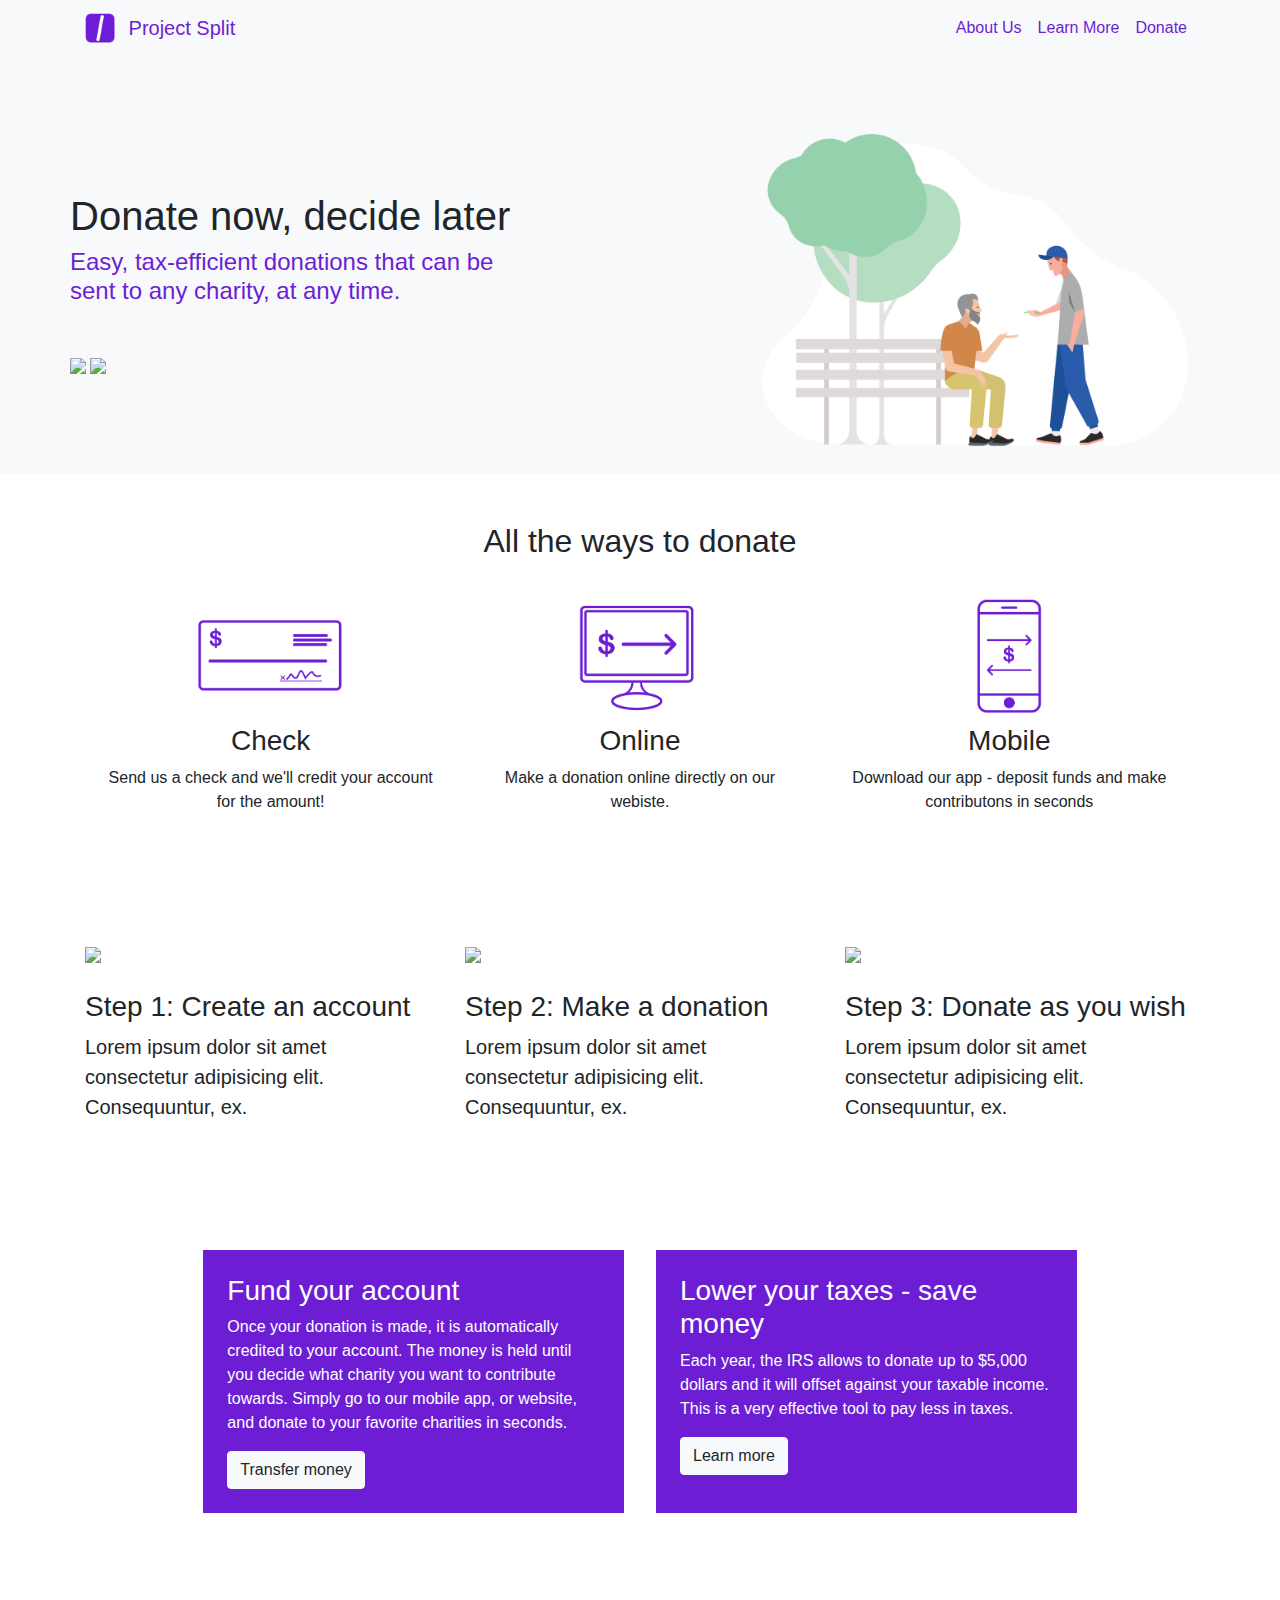
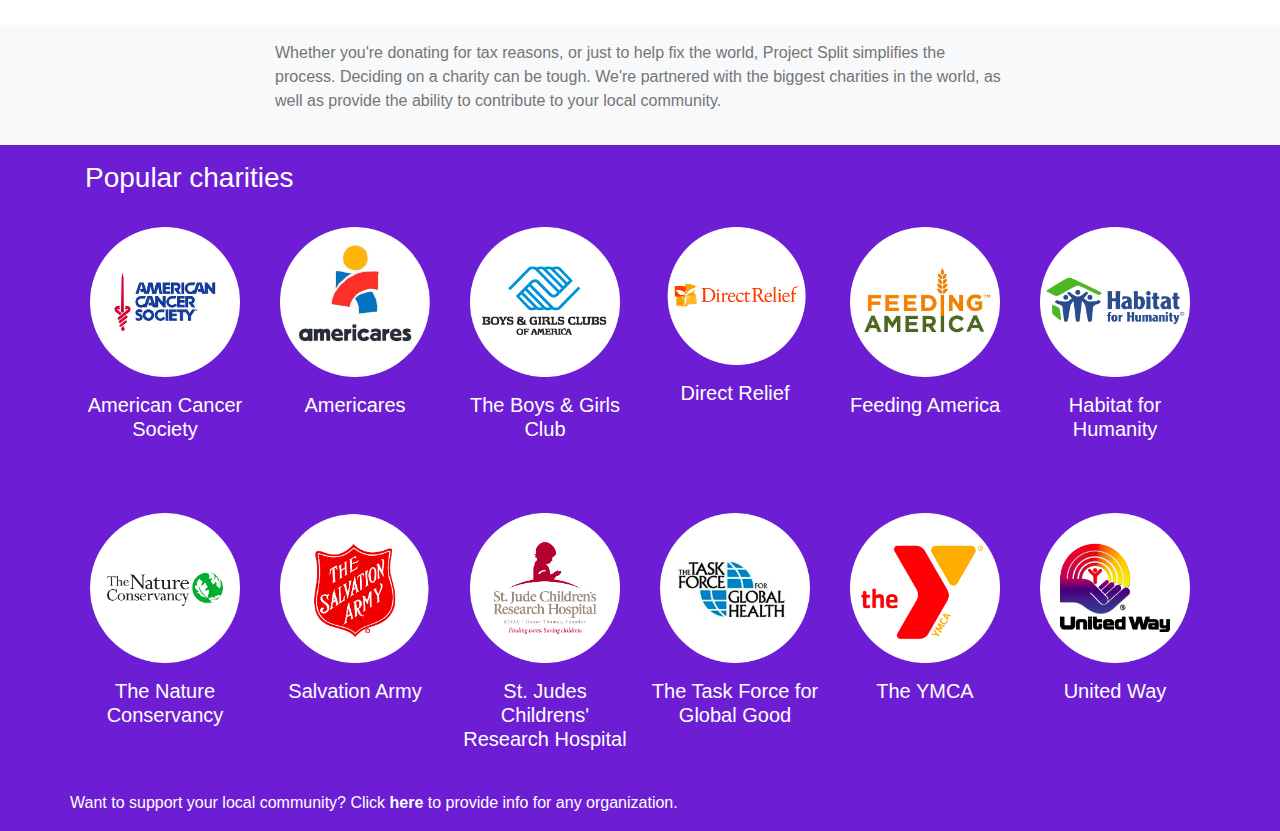
==== index.html @ 7e86c188 "initial files upload 2.10.20" ====
<!doctype html>
<html lang="en">
  <head>
    <!-- Required meta tags -->
    <meta charset="utf-8">
    <meta name="viewport" content="width=device-width, initial-scale=1, shrink-to-fit=no">

    <link href="https://fonts.googleapis.com/css?family=Alata|Poppins&display=swap" rel="stylesheet">

    <!--CSS Link-->    
    <link rel="stylesheet" type="text/css" href="styles/style.css">\
    <!-- Bootstrap CSS -->
    <link rel="stylesheet" href="https://stackpath.bootstrapcdn.com/bootstrap/4.4.1/css/bootstrap.min.css" integrity="sha384-Vkoo8x4CGsO3+Hhxv8T/Q5PaXtkKtu6ug5TOeNV6gBiFeWPGFN9MuhOf23Q9Ifjh" crossorigin="anonymous">
    <!-- Favicon -->
    <link rel="shortcut icon" href="images\IconPurp.png" type="image/x-icon">

    <title>Project Split</title>
  </head>
  <body>
    <section id="navBar">
        <nav id="mainNavbar" class="navbar navbar-light bg-light navbar-expand-md fixed-top">
            <div class="container">
                <!-- <a href="#" class="navbar-brand">split</a> -->
                <a class="navbar-brand" href="index.html">
                    <img src="images\IconPurp1.png" width="30" height="30" class="d-inline-block align-top mr-2" alt="Split Icon">
                    Project Split
                    </a>
                <button class="navbar-toggler" data-toggle="collapse" data-target="#navLinks" aria-label="Toggle button">
                    <span class="navbar-toggler-icon"></span>
                </button>
                <div class="collapse navbar-collapse justify-content-end" id="navLinks">
                    <ul class="navbar-nav">
                    <li class="navbar-item">
                        <a href="index.html" class="nav-link">About Us</a>
                    </li>
                    <li class="navbar-item">
                        <a href="taxfree.html" class="nav-link">Learn More</a>
                    </li>
                    <li class="navbar-item">
                        <a href="#" id="loginButton" class="nav-link" data-toggle="modal" data-target="#exampleModal">Donate</a>
                    </li>
                    </ul>
                </div>
            </div>    
        </nav>
    </section>
    
    <!-- Jumbotron -->
    <div class="pt-5" id="jumbotron">
        <div id="mainContainer" class="container px-0 pt-5">
            <div class="container">
                <div class="row">
                    <div class="col-md-7 align-items-center py-5">
                        <div id="helpUsSlider" class="row py-4">
                            <div class="col-8 d-flex px-0">
                                <div class="div">
                                    <h1 id='' class="">Donate now, decide later</h1>
                                    <h4 id='purp' class="">Easy, tax-efficient donations that can be sent to any charity, at any time.</h4>
                                </div>
                            </div>
                        </div>
                        <div class="row pb-5 pt-3 ">
                            <div id="" class="col-12 p-0">
                                <img class="img-fluid d-none d-sm-inline" width="175" height="auto" data-toggle="modal" data-target="#exampleModal" src="https://play.google.com/intl/en_us/badges/images/generic/en_badge_web_generic.png">
                                <img class="img-fluid d-none d-sm-inline" width="150" height="auto" data-toggle="modal" data-target="#exampleModal" src="https://upload.wikimedia.org/wikipedia/commons/thumb/3/3c/Download_on_the_App_Store_Badge.svg/1024px-Download_on_the_App_Store_Badge.svg.png">
                            </div>  
                        </div>
                    </div>
                    <div class="col-md-5">
                        <img class="img-fluid" width="auto" height="auto" src="images\donateImage.png">                    
                    </div>
                </div>
            </div>
        </div>
    </div>

    <section id="tBSection" class="py-5">
        <h2 id="" class="text-center">All the ways to donate</h2>
        <div class="container pb-5 pt-1">
            <div class="row px-3">
                <div class="col-md-4 text-center p-3">
                    <div id="textBox" class="">
                        <img src="images/iconOutlineCheck.png" class="img-fluid" width="200" height="150">
                        <h3>Check</h3>
                        <p class="px-1">Send us a check and we'll credit your account for the amount!</p>
                    </div>
                </div>
                <div class="col-md-4 text-center p-3">
                    <div id="textBox" class="">
                        <img src="images/ComputerOutline.png" class="img-fluid" width="200" height="150">
                        <h3>Online</h3>
                        <p class="px-1">Make a donation online directly on our webiste.</p>
                    </div>
                </div>
                <div class="col-md-4 text-center p-3">
                    <div id="textBox" class="">
                        <img src="images/iconOutlinePhone.png" class="img-fluid" width="200" height="150">
                        <h3>Mobile</h3>
                        <p class="px-1">Download our app - deposit funds and make contributons in seconds</p>
                    </div>
                </div>
            </div>
        </div>
        <!-- How it works -->
        <div class="container">
            <div class="row py-5">
                <div class="col-md-4">
                    <div class="">
                        <img src="https://images.unsplash.com/photo-1523464862212-d6631d073194?ixlib=rb-1.2.1&ixid=eyJhcHBfaWQiOjEyMDd9&auto=format&fit=crop&w=3300&q=80" class="img-fluid" width="auto" height="auto"> 
                        <h3 class="pt-4">Step 1: Create an account</h3>
                        <p class="lead">Lorem ipsum dolor sit amet consectetur adipisicing elit. Consequuntur, ex.</p>
                    </div>
                </div>
                <div class="col-md-4">
                    <div class="">
                        <img src="https://images.unsplash.com/photo-1532629345422-7515f3d16bb6?ixlib=rb-1.2.1&ixid=eyJhcHBfaWQiOjEyMDd9&auto=format&fit=crop&w=1950&q=80" class="img-fluid" width="auto" height="auto"> 
                        <h3 class="pt-4">Step 2: Make a donation</h3>
                        <p class="lead">Lorem ipsum dolor sit amet consectetur adipisicing elit. Consequuntur, ex.</p>
                    </div>
                </div>
                <div class="col-md-4">
                    <div class="">
                        <img src="https://images.unsplash.com/photo-1559027615-cd4628902d4a?ixlib=rb-1.2.1&ixid=eyJhcHBfaWQiOjEyMDd9&auto=format&fit=crop&w=1953&q=80" class="img-fluid" width="auto" height="auto"> 
                        <h3 class="pt-4">Step 3: Donate as you wish</h3>
                        <p class="lead">Lorem ipsum dolor sit amet consectetur adipisicing elit. Consequuntur, ex.</p>
                    </div>
                </div>
                <!-- <h2>Step 1: Create your account</h2>
                <h2>Step 2: Make your donation</h2>
                <h2>Step 1: Donate as you wish</h2> -->
            </div>
        </div>
        <!-- Purple Boxes -->
        <div class="row py-5 px-2">
            <div class="col-12">
                <div class="row d-flex justify-content-center px-3">
                    <div id="purpBox" class="col-md-4 px-2 py-2 m-3">
                        <div class="p-3" id="whiteText">
                            <h3 id="">Fund your account</h3>
                            <p class="">
                                Once your donation is made, it is automatically credited to your account. The money is held until you decide what charity you want to 
                                contribute towards. Simply go to our mobile app, or website, and donate to your favorite charities in seconds.
                            </p>
                            <button type="button" class="btn btn-light">Transfer money</button>
                        </div>
                    </div>
                    <div id="purpBox" class="col-md-4 px-2 py-2 m-3">
                        <div class="p-3" id="whiteText">
                            <h3 id="">Lower your taxes - save money</h3>
                            <p class="">
                                Each year, the IRS allows to donate up to $5,000 dollars and it will offset against your taxable income. This is a very effective tool to pay less in taxes. 
                            </p>
                            <button type="button" class="btn btn-light">Learn more</button>
                        </div>
                    </div>
                </div>
            </div>
        </div>
    </section>

    <section id="toMobileApp">
        <div class="container py-3">
            <div class="row">
                <div class="col-md-8 offset-2">
                    <p class="">
                        Whether you're donating for tax reasons, or just to help fix the world, Project Split simplifies the process. Deciding on a charity can be tough.
                        We're partnered with the biggest charities in the world, as well as provide the ability to contribute to your local community.
                    </p>
                </div>
            </div>
        </div>
    </section>
    
    <!-- <section id="headerSection">
            <div class="container">
                <div class="row">
                    <div class="col-md-4">
                        <h2>Easy Donations</h2>
                        <p class="lead">Lorem ipsum dolor, sit amet consectetur adipisicing elit. Distinctio numquam saepe quisquam cum at ea magni ipsam optio praesentium nisi!</p>
                    </div>
                    <div class="col-md-4">
                        <h2>Tax-Efficient</h2>
                        <p class="lead">Lorem ipsum dolor, sit amet consectetur adipisicing elit. Distinctio numquam saepe quisquam cum at ea magni ipsam optio praesentium nisi!</p>
                    </div>
                    <div class="col-md-4">
                        <h2>Donor Advised Funds</h2>
                        <p class="lead">Lorem ipsum dolor, sit amet consectetur adipisicing elit. Distinctio numquam saepe quisquam cum at ea magni ipsam optio praesentium nisi!</p>
                    </div>
                </div>
            </div>
      </section> -->

      <section id="ourCharities">
          <div class="container">
            <h3 class="text-white py-3">Popular charities</h3> 
            <!-- Row 2 of Charities -->
            <div class="row pb-4">
                <div class="col-md-2 text-center p-2">
                    <img src="images/charIcons/American Cancer Society.png" class="img-fluid" width="150" height="150">
                    <h5 class="pt-3">American Cancer Society</h5>
                </div>
                <div class="col-md-2 text-center p-2">
                    <img src="images/charIcons/Americares.png" class="img-fluid" width="150" height="150">
                    <h5 class="pt-3">Americares</h5>
                </div>
                <div class="col-md-2 text-center p-2">
                    <img src="images/charIcons/Boys & Girls Club.png" class="img-fluid" width="150" height="150">
                    <h5 class="pt-3">The Boys & Girls Club</h5>
                </div>
                <div class="col-md-2 text-center p-2">
                    <img src="images/charIcons/Direct Relief.png" class="img-fluid" width="150" height="150">
                    <h5 class="pt-3">Direct Relief</h5>
                </div>
                <div class="col-md-2 text-center p-2">
                    <img src="images/charIcons/Feeding America.png" class="img-fluid" width="150" height="150">
                    <h5 class="pt-3">Feeding America</h5>
                </div>
                <div class="col-md-2 text-center p-2">
                    <img src="images/charIcons/Habitat for Humanity.png" class="img-fluid" width="150" height="150">
                    <h5 class="pt-3">Habitat for Humanity</h5>
                </div>
            </div>
            <!-- Row 2 of Charities -->
            <div class="row py-4">
                <div class="col-md-2 text-center p-2">
                        <img src="images/charIcons/Nature Conservancy.png" class="img-fluid" width="150" height="150">
                        <h5 class="pt-3">The Nature Conservancy</h5>
                </div>
                <div class="col-md-2 text-center p-2">
                        <img src="images/charIcons/Salvation Army.png" class="img-fluid" width="150" height="150">
                        <h5 class="pt-3">Salvation Army</h5>
                </div>
                <div class="col-md-2 text-center p-2">
                        <img src="images/charIcons/St. Jude.png" class="img-fluid" width="150" height="150">
                        <h5 class="pt-3">St. Judes Childrens' Research Hospital</h5>
                </div>
                <div class="col-md-2 text-center p-2">
                        <img src="images/charIcons/Task Force Global Good.png" class="img-fluid" width="150" height="150">
                        <h5 class="pt-3">The Task Force for Global Good</h5>
                </div>
                <div class="col-md-2 text-center p-2">
                        <img src="images/charIcons/The YMCA.png" class="img-fluid" width="150" height="150">
                        <h5 class="pt-3">The YMCA</h5>
                </div>
                <div class="col-md-2 text-center p-2">
                        <img src="images/charIcons/United Way.png" class="img-fluid" width="150" height="150">
                        <h5 class="pt-3">United Way</h5>
                </div>
            </div>
            <!-- Write a check -->
            <div class="row">
                <p class="">Want to support your local community? Click <strong>here</strong> to provide info for any organization.</p>
            </div>
          </div>
      </section>

    <!-- Optional JavaScript -->
    <!-- jQuery first, then Popper.js, then Bootstrap JS -->
    <script src="https://code.jquery.com/jquery-3.4.1.slim.min.js" integrity="sha384-J6qa4849blE2+poT4WnyKhv5vZF5SrPo0iEjwBvKU7imGFAV0wwj1yYfoRSJoZ+n" crossorigin="anonymous"></script>
    <script src="https://cdn.jsdelivr.net/npm/popper.js@1.16.0/dist/umd/popper.min.js" integrity="sha384-Q6E9RHvbIyZFJoft+2mJbHaEWldlvI9IOYy5n3zV9zzTtmI3UksdQRVvoxMfooAo" crossorigin="anonymous"></script>
    <script src="https://stackpath.bootstrapcdn.com/bootstrap/4.4.1/js/bootstrap.min.js" integrity="sha384-wfSDF2E50Y2D1uUdj0O3uMBJnjuUD4Ih7YwaYd1iqfktj0Uod8GCExl3Og8ifwB6" crossorigin="anonymous"></script>
  </body>
</html>
---- styles/style.css ----
/* font-family: 'Poppins', sans-serif;
font-family: 'Alata', sans-serif; */
/* background-color: #f8f9fa; */

body {
    font-family: 'Alata', sans-serif;
    background-color: #757575;
}
#mainNavbar a {
    color: #6d1ed4;
}
#purp {
    color: #6d1ed4;
}
#purpBox {
    background-color: #6d1ed4;
}
#whiteText {
    color: white;
}
/* Jiumbotron */
#jumbotron {
    background-color: #f8f9fa;
}

/* Text Box Section */
#tBSection {
    background-color: #ffffff;
}
/* #textBox {
    background: white;
    border: #757575 1px solid;
    border-radius: 3px;
    color: #757575;
} */

/* Cell Paragraph */
#toMobileApp {
    background-color: #f8f9fa;
}
/* Our Charities */
#ourCharities {
    background-color: #6d1ed4;
    color: white;
}
/* Paragraph Boxes */
#toMobileApp {
    color: #757575;
}
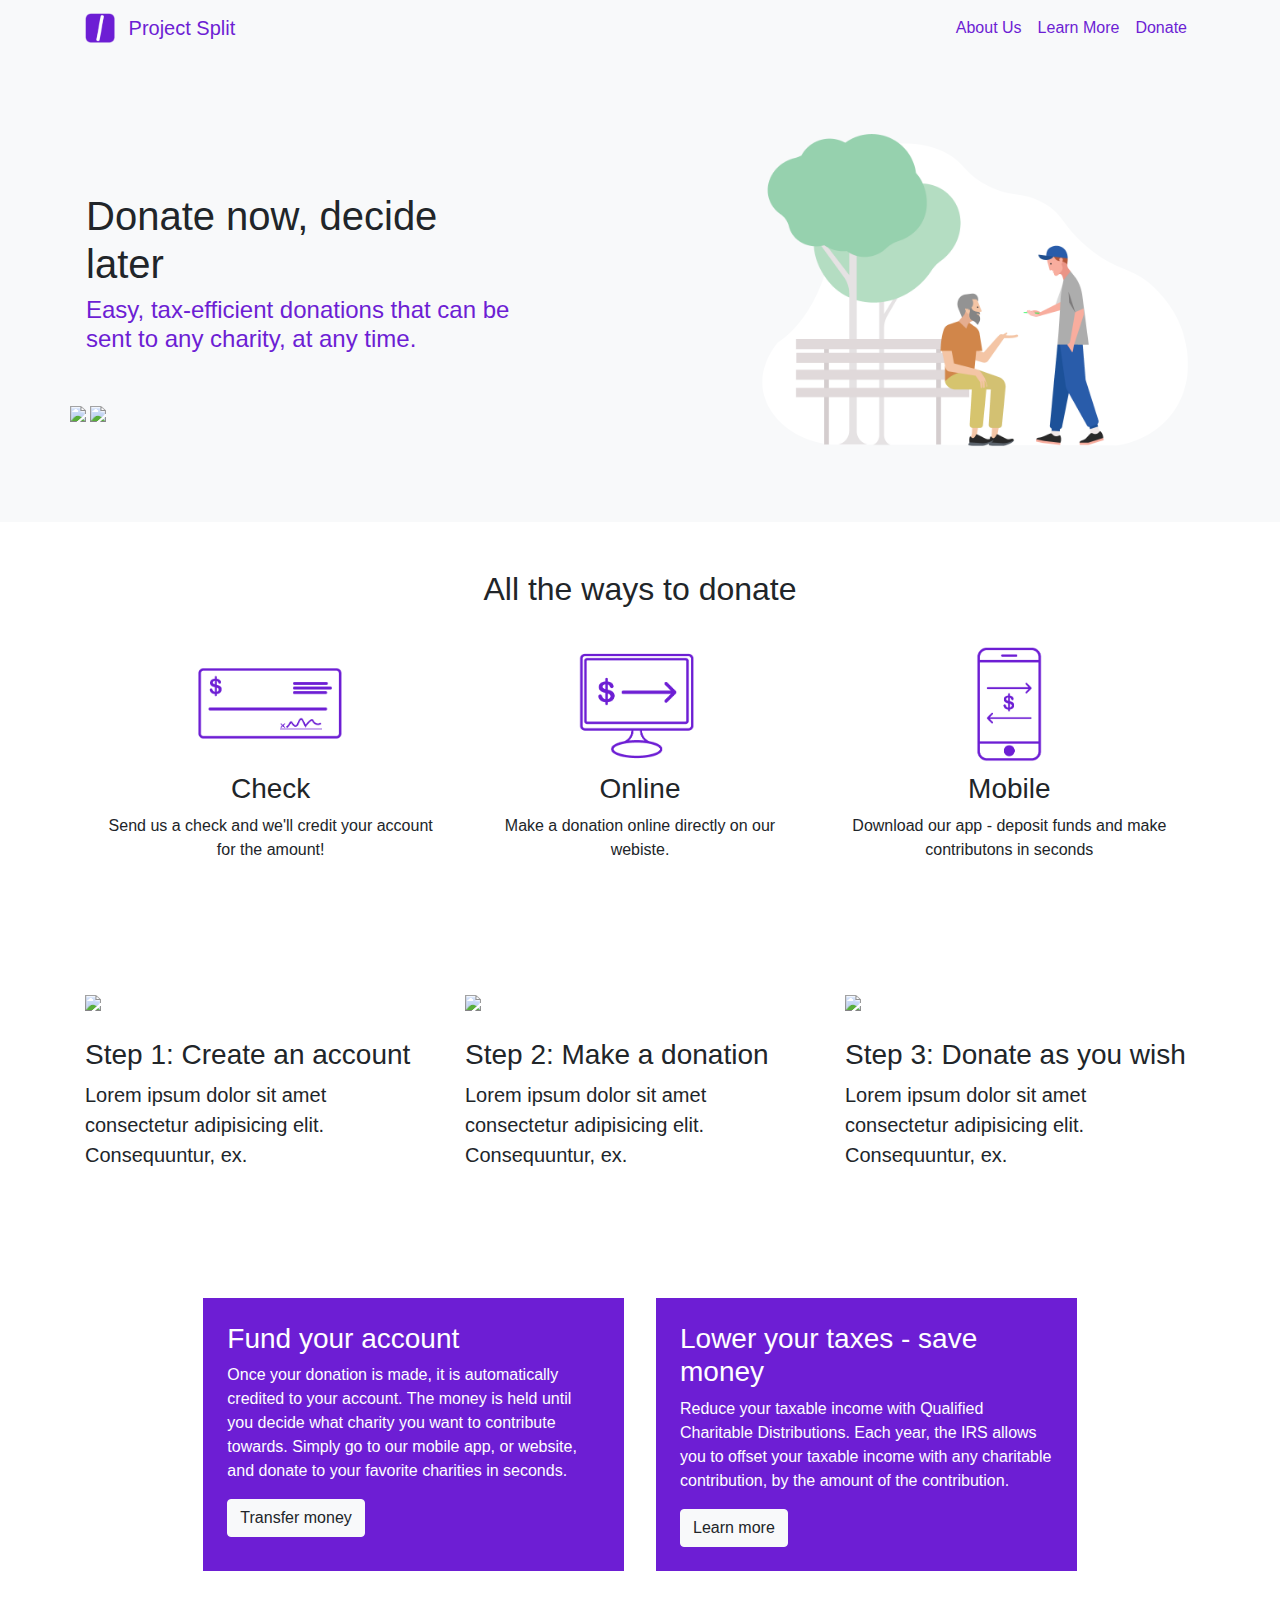
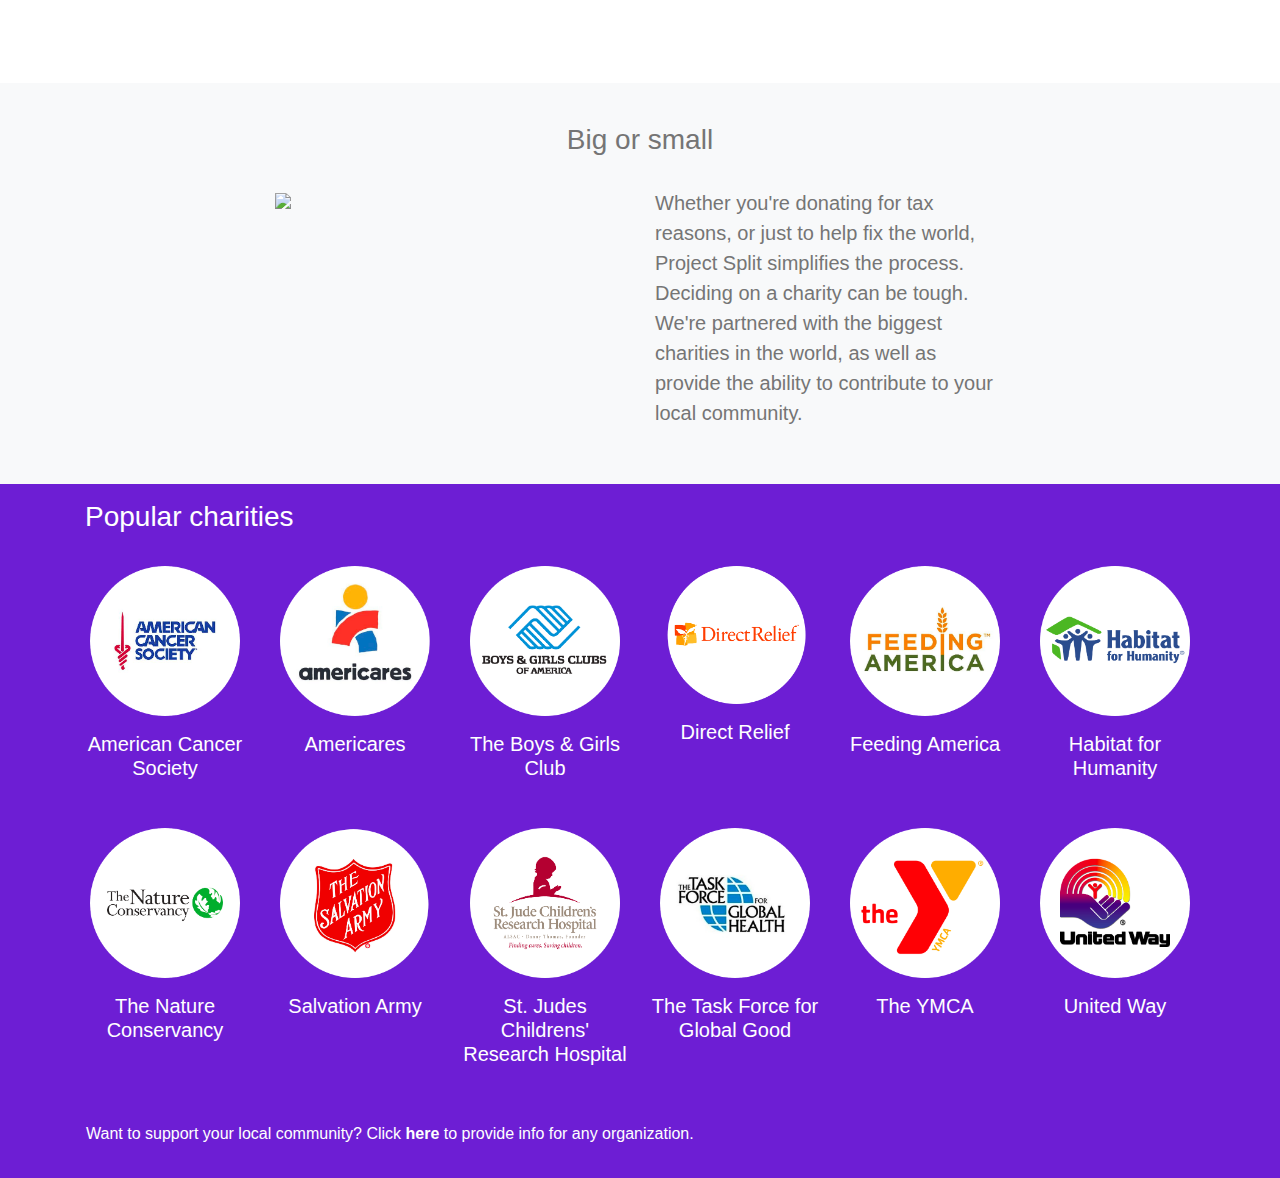
==== commit 6c5f9e66: "html updates" ====
--- a/index.html
+++ b/index.html
@@ -53,7 +53,7 @@
                     <div class="col-md-7 align-items-center py-5">
                         <div id="helpUsSlider" class="row py-4">
                             <div class="col-8 d-flex px-0">
-                                <div class="div">
+                                <div class="pl-3">
                                     <h1 id='' class="">Donate now, decide later</h1>
                                     <h4 id='purp' class="">Easy, tax-efficient donations that can be sent to any charity, at any time.</h4>
                                 </div>
@@ -66,7 +66,7 @@
                             </div>  
                         </div>
                     </div>
-                    <div class="col-md-5">
+                    <div class="col-md-5 d-none d-md-inline">
                         <img class="img-fluid" width="auto" height="auto" src="images\donateImage.png">                    
                     </div>
                 </div>
@@ -148,7 +148,7 @@
                         <div class="p-3" id="whiteText">
                             <h3 id="">Lower your taxes - save money</h3>
                             <p class="">
-                                Each year, the IRS allows to donate up to $5,000 dollars and it will offset against your taxable income. This is a very effective tool to pay less in taxes. 
+                                Reduce your taxable income with Qualified Charitable Distributions. Each year, the IRS allows you to offset your taxable income with any charitable contribution, by the amount of the contribution.  
                             </p>
                             <button type="button" class="btn btn-light">Learn more</button>
                         </div>
@@ -160,9 +160,13 @@
 
     <section id="toMobileApp">
         <div class="container py-3">
-            <div class="row">
-                <div class="col-md-8 offset-2">
-                    <p class="">
+            <h3 class="text-center pt-4">Big or small</h3>
+            <div class="row py-4">
+                <div class="col-md-4 offset-2">
+                        <img src="https://images.unsplash.com/photo-1566938042100-0a0d4f174269?ixlib=rb-1.2.1&ixid=eyJhcHBfaWQiOjEyMDd9&auto=format&fit=crop&w=1950&q=80" class="img-fluid" width="auto" height="auto"> 
+                </div>
+                <div class="col-md-4">
+                    <p class="lead">
                         Whether you're donating for tax reasons, or just to help fix the world, Project Split simplifies the process. Deciding on a charity can be tough.
                         We're partnered with the biggest charities in the world, as well as provide the ability to contribute to your local community.
                     </p>
@@ -221,7 +225,7 @@
                 </div>
             </div>
             <!-- Row 2 of Charities -->
-            <div class="row py-4">
+            <div class="row pb-4">
                 <div class="col-md-2 text-center p-2">
                         <img src="images/charIcons/Nature Conservancy.png" class="img-fluid" width="150" height="150">
                         <h5 class="pt-3">The Nature Conservancy</h5>
@@ -249,7 +253,7 @@
             </div>
             <!-- Write a check -->
             <div class="row">
-                <p class="">Want to support your local community? Click <strong>here</strong> to provide info for any organization.</p>
+                <p class="p-3">Want to support your local community? Click <strong>here</strong> to provide info for any organization.</p>
             </div>
           </div>
       </section>
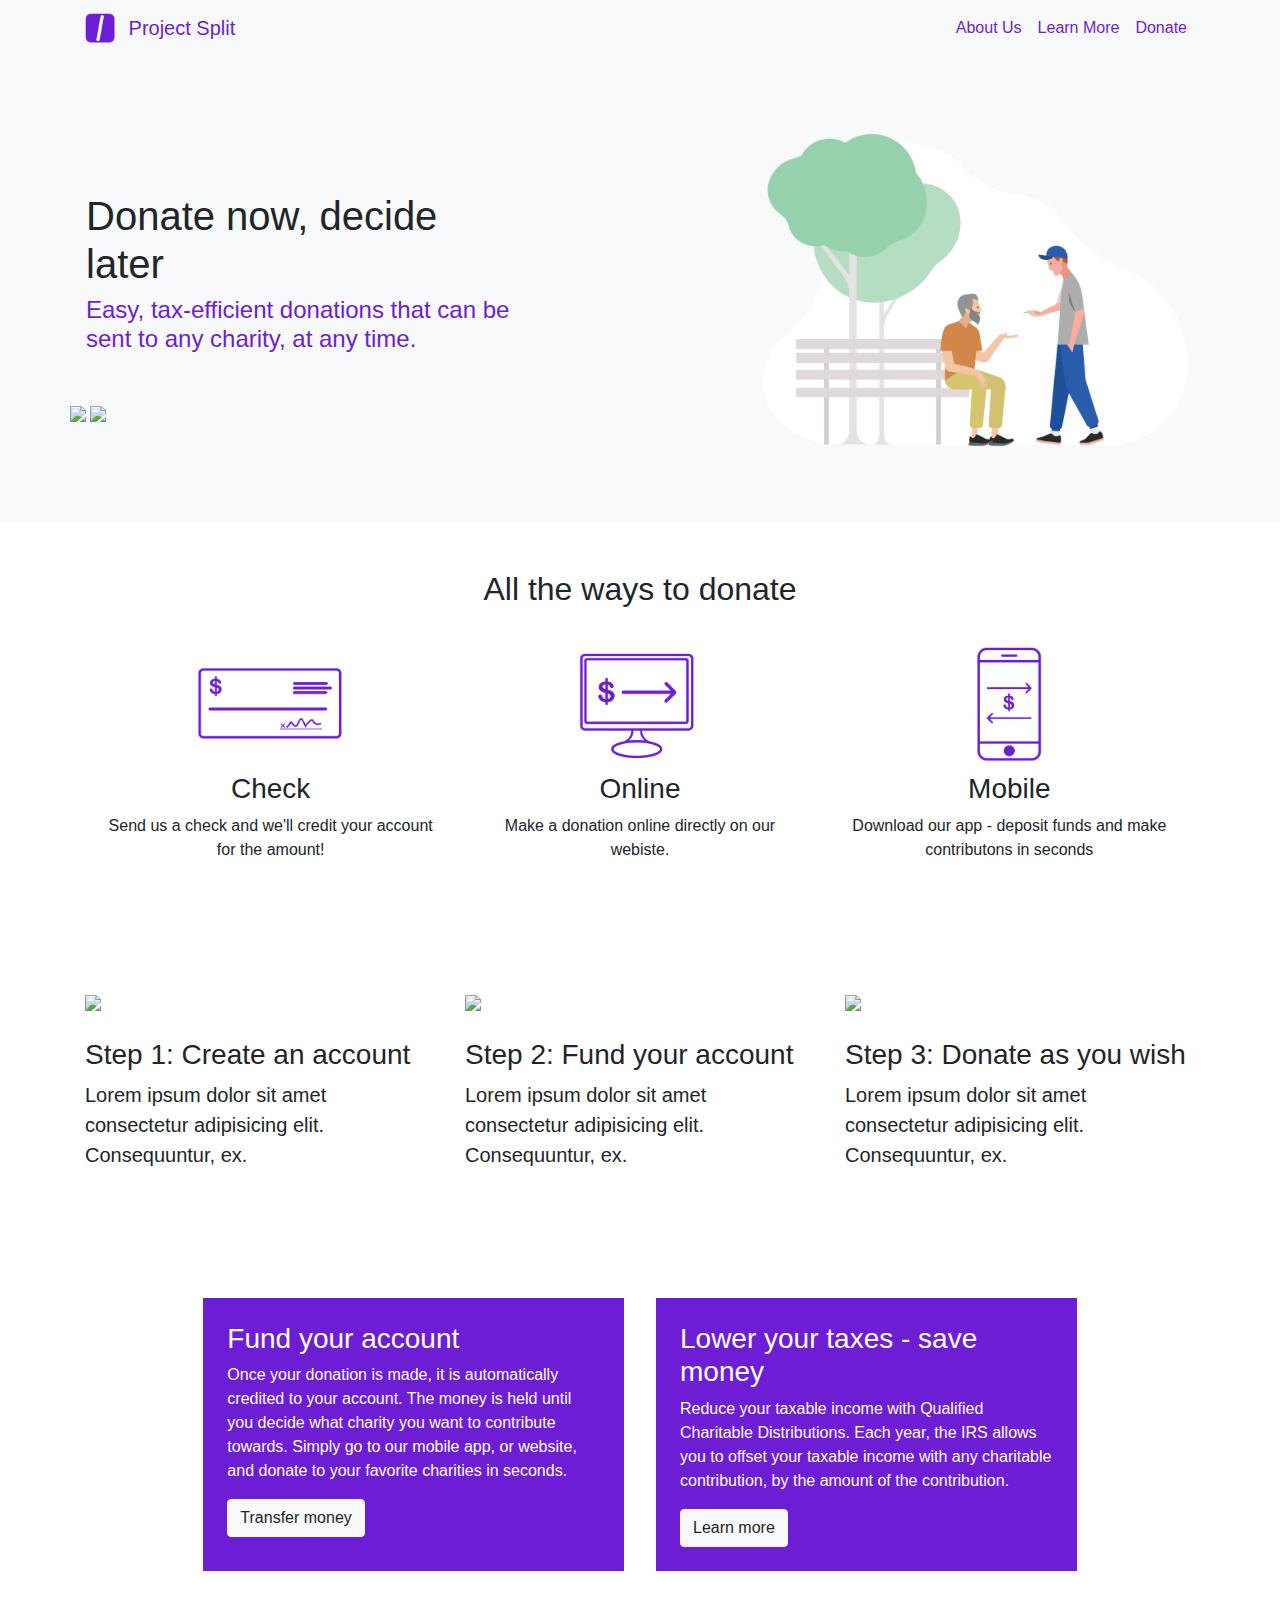
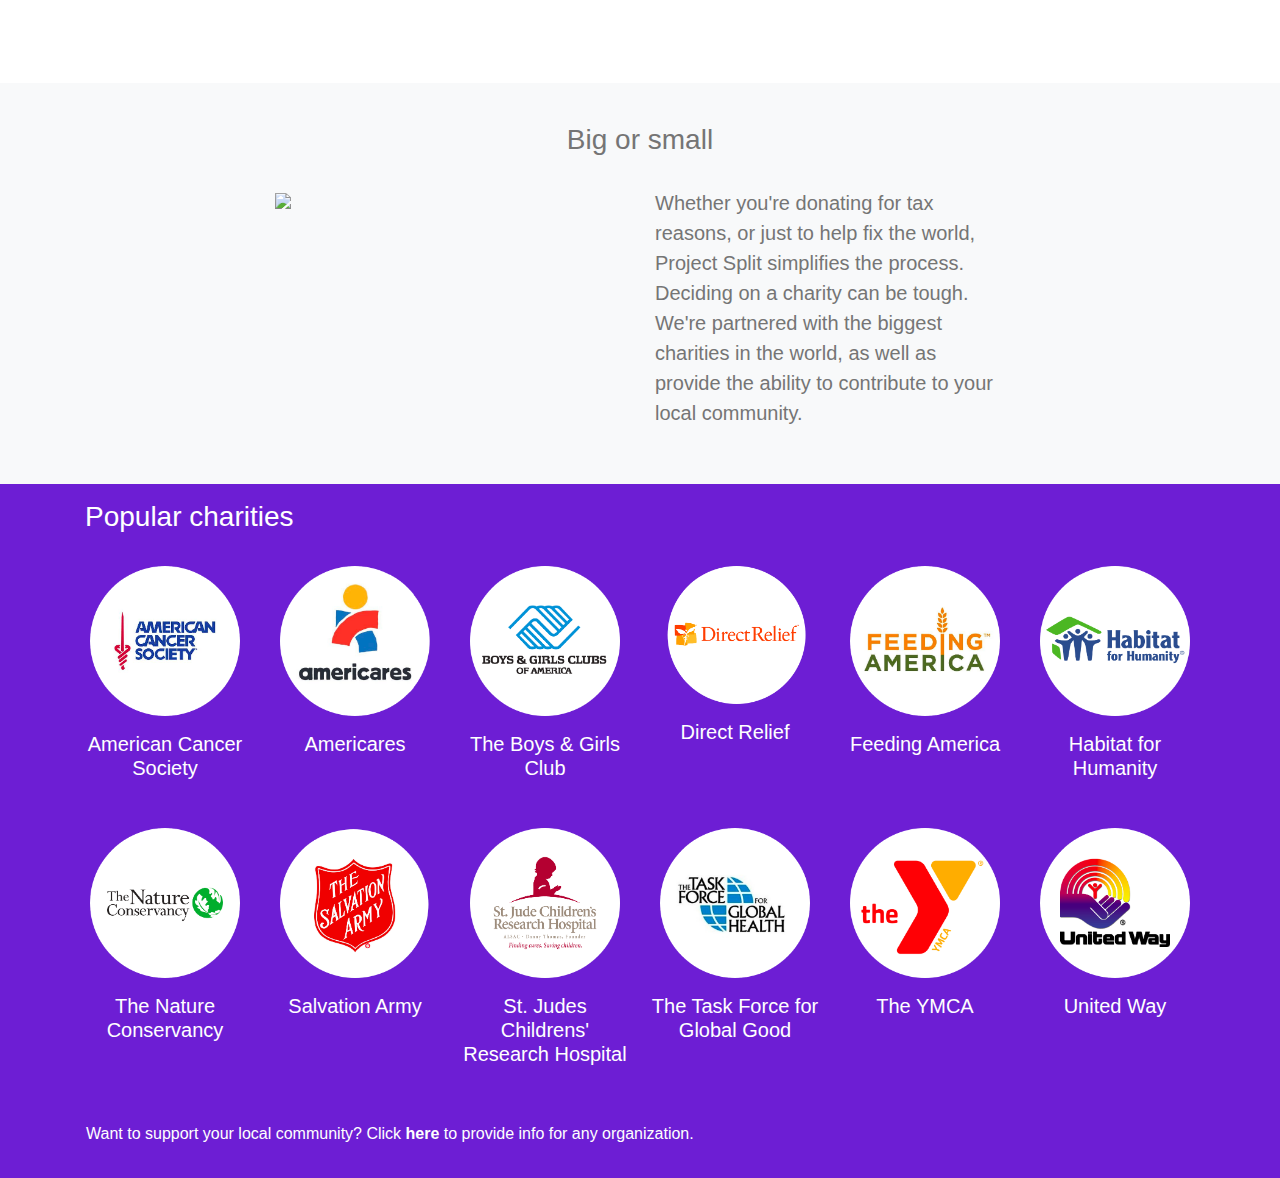
==== commit 081052bc: "index Step 2 updates" ====
--- a/index.html
+++ b/index.html
@@ -31,7 +31,7 @@
                 <div class="collapse navbar-collapse justify-content-end" id="navLinks">
                     <ul class="navbar-nav">
                     <li class="navbar-item">
-                        <a href="index.html" class="nav-link">About Us</a>
+                        <a href="about.html" class="nav-link">About Us</a>
                     </li>
                     <li class="navbar-item">
                         <a href="taxfree.html" class="nav-link">Learn More</a>
@@ -114,7 +114,7 @@
                 <div class="col-md-4">
                     <div class="">
                         <img src="https://images.unsplash.com/photo-1532629345422-7515f3d16bb6?ixlib=rb-1.2.1&ixid=eyJhcHBfaWQiOjEyMDd9&auto=format&fit=crop&w=1950&q=80" class="img-fluid" width="auto" height="auto"> 
-                        <h3 class="pt-4">Step 2: Make a donation</h3>
+                        <h3 class="pt-4">Step 2: Fund your account</h3>
                         <p class="lead">Lorem ipsum dolor sit amet consectetur adipisicing elit. Consequuntur, ex.</p>
                     </div>
                 </div>
--- a/styles/style.css
+++ b/styles/style.css
@@ -46,4 +46,38 @@
 /* Paragraph Boxes */
 #toMobileApp {
     color: #757575;
-}+}
+/* Footer Section */
+#footerSection {
+    background-color: #757575;
+}
+ul a {
+    color: #f8f9fa;
+}
+#copyright {
+    color: #f8f9fa
+}
+
+/*About HTML Doc*/
+#showcaseAbout {
+    background: url('https://images.unsplash.com/photo-1488521787991-ed7bbaae773c?ixlib=rb-1.2.1&ixid=eyJhcHBfaWQiOjEyMDd9&auto=format&fit=crop&w=1950&q=80') center center / cover no-repeat;
+    min-height: 400px;
+    position: relative;
+    z-index: 1;
+}
+#showcaseAbout1 {
+    background: url('https://images.unsplash.com/photo-1567427017947-545c5f8d16ad?ixlib=rb-1.2.1&ixid=eyJhcHBfaWQiOjEyMDd9&auto=format&fit=crop&w=1895&q=80') center center / cover no-repeat;
+    min-height: 400px;
+    position: relative;
+    z-index: 1;
+}
+/* #overlayAbout {
+    background: rgba(0, 0, 0, 0.5);
+    position: absolute;
+    top: 0;
+    left: 0;
+    width: 100%;
+    height: 100%;
+    z-index: 1;
+} */
+
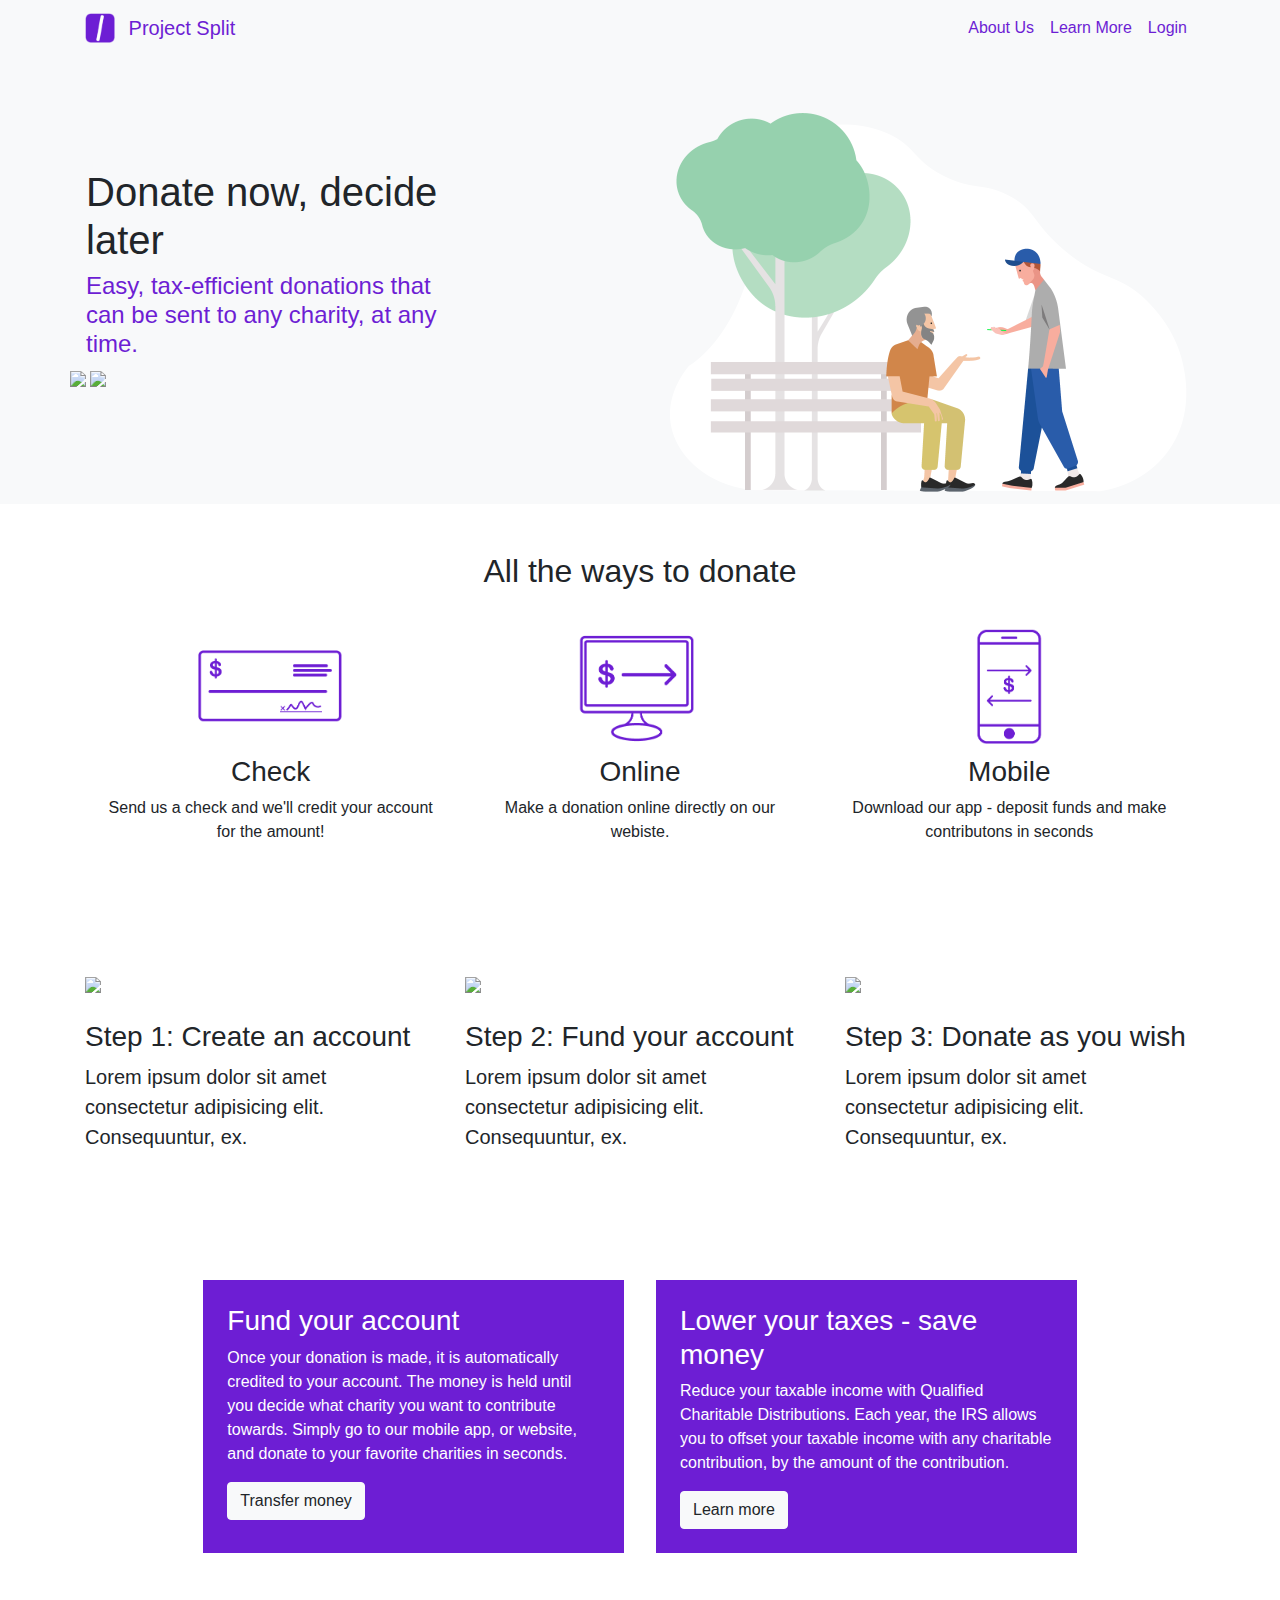
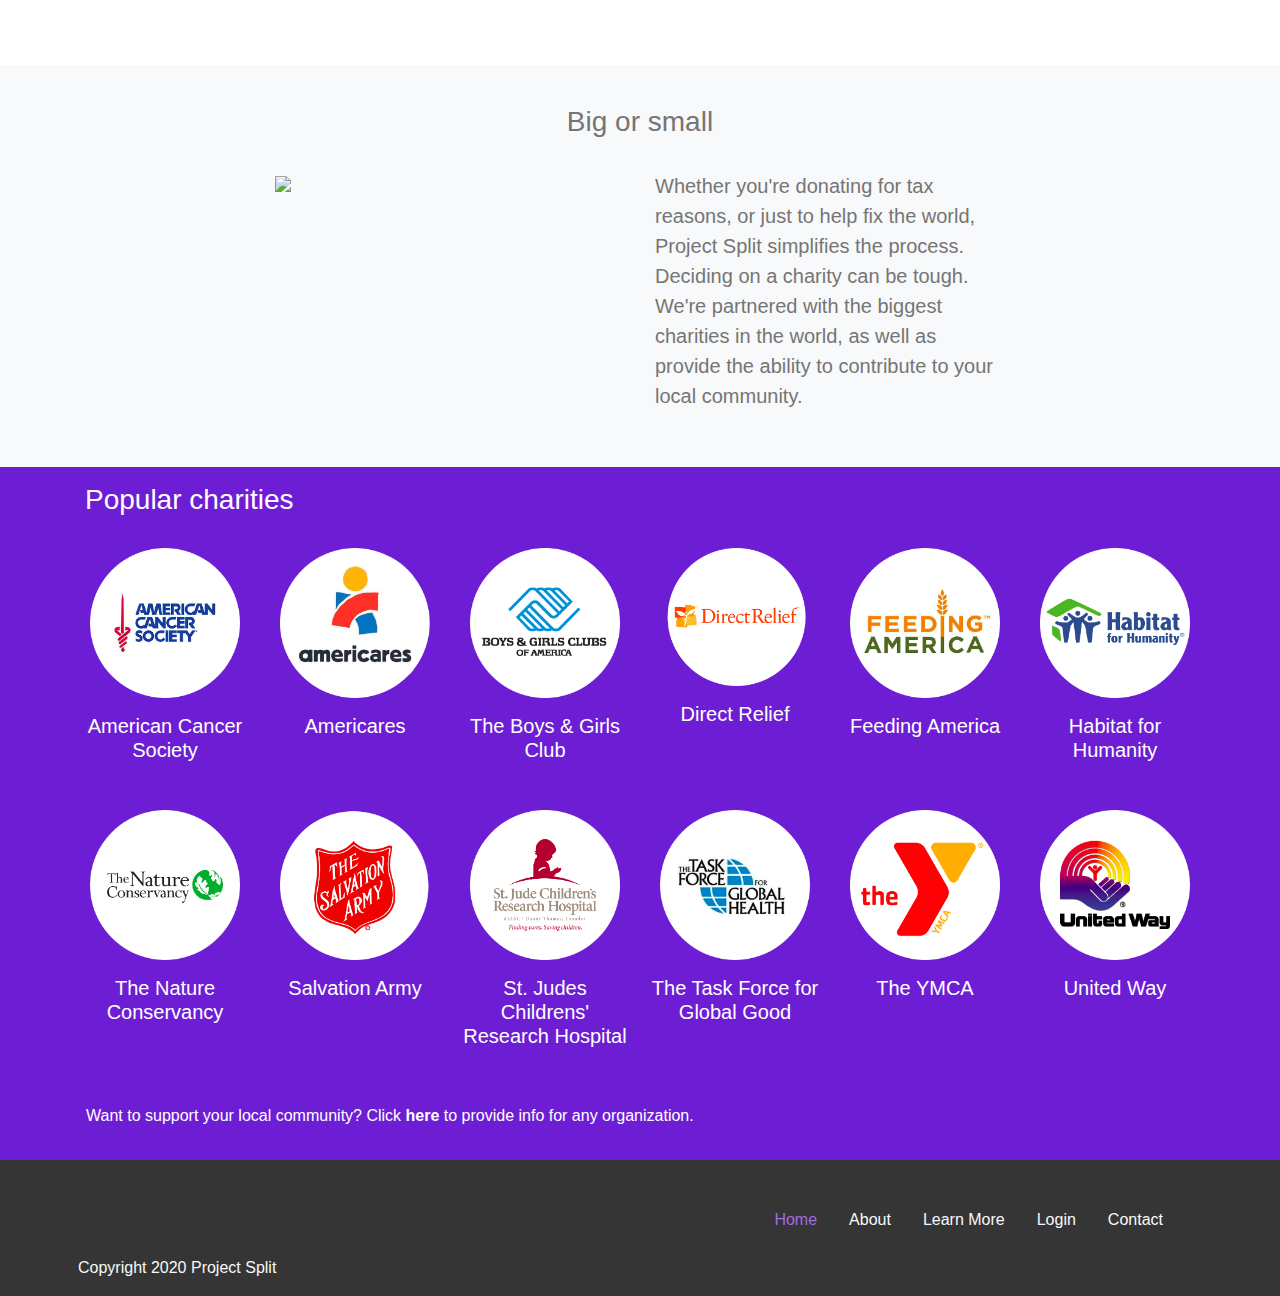
==== commit 4f0394d6: "Final Edit + Login & Contact Page created" ====
--- a/index.html
+++ b/index.html
@@ -8,11 +8,11 @@
     <link href="https://fonts.googleapis.com/css?family=Alata|Poppins&display=swap" rel="stylesheet">
 
     <!--CSS Link-->    
-    <link rel="stylesheet" type="text/css" href="styles/style.css">\
+    <link rel="stylesheet" type="text/css" href="styles/style.css">
     <!-- Bootstrap CSS -->
     <link rel="stylesheet" href="https://stackpath.bootstrapcdn.com/bootstrap/4.4.1/css/bootstrap.min.css" integrity="sha384-Vkoo8x4CGsO3+Hhxv8T/Q5PaXtkKtu6ug5TOeNV6gBiFeWPGFN9MuhOf23Q9Ifjh" crossorigin="anonymous">
     <!-- Favicon -->
-    <link rel="shortcut icon" href="images\IconPurp.png" type="image/x-icon">
+    <link rel="shortcut icon" href="images/IconPurp1.png" type="image/x-icon">
 
     <title>Project Split</title>
   </head>
@@ -37,7 +37,7 @@
                         <a href="taxfree.html" class="nav-link">Learn More</a>
                     </li>
                     <li class="navbar-item">
-                        <a href="#" id="loginButton" class="nav-link" data-toggle="modal" data-target="#exampleModal">Donate</a>
+                        <a href="login.html" id="loginButton" class="nav-link">Login</a>
                     </li>
                     </ul>
                 </div>
@@ -50,8 +50,8 @@
         <div id="mainContainer" class="container px-0 pt-5">
             <div class="container">
                 <div class="row">
-                    <div class="col-md-7 align-items-center py-5">
-                        <div id="helpUsSlider" class="row py-4">
+                    <div class="col-md-6 align-items-center py-5">
+                        <div id="helpUsSlider" class="row pt-4">
                             <div class="col-8 d-flex px-0">
                                 <div class="pl-3">
                                     <h1 id='' class="">Donate now, decide later</h1>
@@ -59,14 +59,14 @@
                                 </div>
                             </div>
                         </div>
-                        <div class="row pb-5 pt-3 ">
+                        <div class="row pb-5 pt-0 ">
                             <div id="" class="col-12 p-0">
                                 <img class="img-fluid d-none d-sm-inline" width="175" height="auto" data-toggle="modal" data-target="#exampleModal" src="https://play.google.com/intl/en_us/badges/images/generic/en_badge_web_generic.png">
                                 <img class="img-fluid d-none d-sm-inline" width="150" height="auto" data-toggle="modal" data-target="#exampleModal" src="https://upload.wikimedia.org/wikipedia/commons/thumb/3/3c/Download_on_the_App_Store_Badge.svg/1024px-Download_on_the_App_Store_Badge.svg.png">
                             </div>  
                         </div>
                     </div>
-                    <div class="col-md-5 d-none d-md-inline">
+                    <div class="col-md-6 d-none d-md-inline">
                         <img class="img-fluid" width="auto" height="auto" src="images\donateImage.png">                    
                     </div>
                 </div>
@@ -258,6 +258,39 @@
           </div>
       </section>
 
+    <!-- Footer -->
+    <div class="mb-0" id="footerSection">
+            <div class="container pt-4">
+                <ul class="nav text-center justify-content-end flex-column flex-sm-row p-3">
+                    <li class="nav-item">
+                        <a class="nav-link d-flex active" href="index.html">Home</a>
+                    </li>
+                    <li class="nav-item">
+                        <a class="nav-link d-flex" href="about.html">About</a>
+                    </li>
+                    <li class="nav-item">
+                        <a class="nav-link d-flex" href="taxfree.html">Learn More</a>
+                    </li>
+                    <li class="nav-item">
+                        <a class="nav-link d-flex" href="login.html">Login</a>
+                    </li>
+                    <li class="nav-item">
+                        <a class="nav-link d-flex" href="contact.html">Contact</a>
+                    </li>
+                    <!-- <li class="nav-item">
+                        <a class="nav-link d-flex" href="#" data-toggle="modal" data-target="#bookingModal">Modal</a>
+                    </li> -->
+                </ul>
+                <div id="copyright" class="row pl-2 text-center">
+                  <p>Copyright 2020 Project Split</p>
+                </div>
+                <!-- <div id="copyright" class="row pb-3 pt-1">
+                    <div class="d-none col-md-3 d-md-flex align-items-center">Potomac Way</div>
+                    <div class="col-md-5 offset-md-4 d-flex align-items-center">Copyright 2010 Potomac Way LLC. All rights reserved.</div>
+                </div> -->
+            </div>
+        </div>
+
     <!-- Optional JavaScript -->
     <!-- jQuery first, then Popper.js, then Bootstrap JS -->
     <script src="https://code.jquery.com/jquery-3.4.1.slim.min.js" integrity="sha384-J6qa4849blE2+poT4WnyKhv5vZF5SrPo0iEjwBvKU7imGFAV0wwj1yYfoRSJoZ+n" crossorigin="anonymous"></script>
--- a/styles/style.css
+++ b/styles/style.css
@@ -2,6 +2,7 @@
 font-family: 'Alata', sans-serif; */
 /* background-color: #f8f9fa; */
 
+/* Generic Website Styling */
 body {
     font-family: 'Alata', sans-serif;
     background-color: #757575;
@@ -17,6 +18,19 @@
 }
 #whiteText {
     color: white;
+}
+#button {
+    background-color: #6d1ed4;
+    border-color: #6d1ed4;
+}
+#button:hover {
+    color: #6d1ed4;
+    background-color: #ffffff;
+    border-color: #6d1ed4;
+}
+hr {
+    color: #6d1ed4;
+    border-color: #6d1ed4;
 }
 /* Jiumbotron */
 #jumbotron {
@@ -49,10 +63,16 @@
 }
 /* Footer Section */
 #footerSection {
-    background-color: #757575;
+    background-color: #353535;
 }
 ul a {
     color: #f8f9fa;
+}
+ul a:hover {
+    color: #d4d4d4;
+}
+ul .active {
+    color: #a06de2;
 }
 #copyright {
     color: #f8f9fa
@@ -81,3 +101,11 @@
     z-index: 1;
 } */
 
+/* Login Section */
+#loginSection {
+    background-color: #f8f9fa;
+}
+#loginDiv {
+    background-color: #ffffff;
+    border-radius: 10px;
+}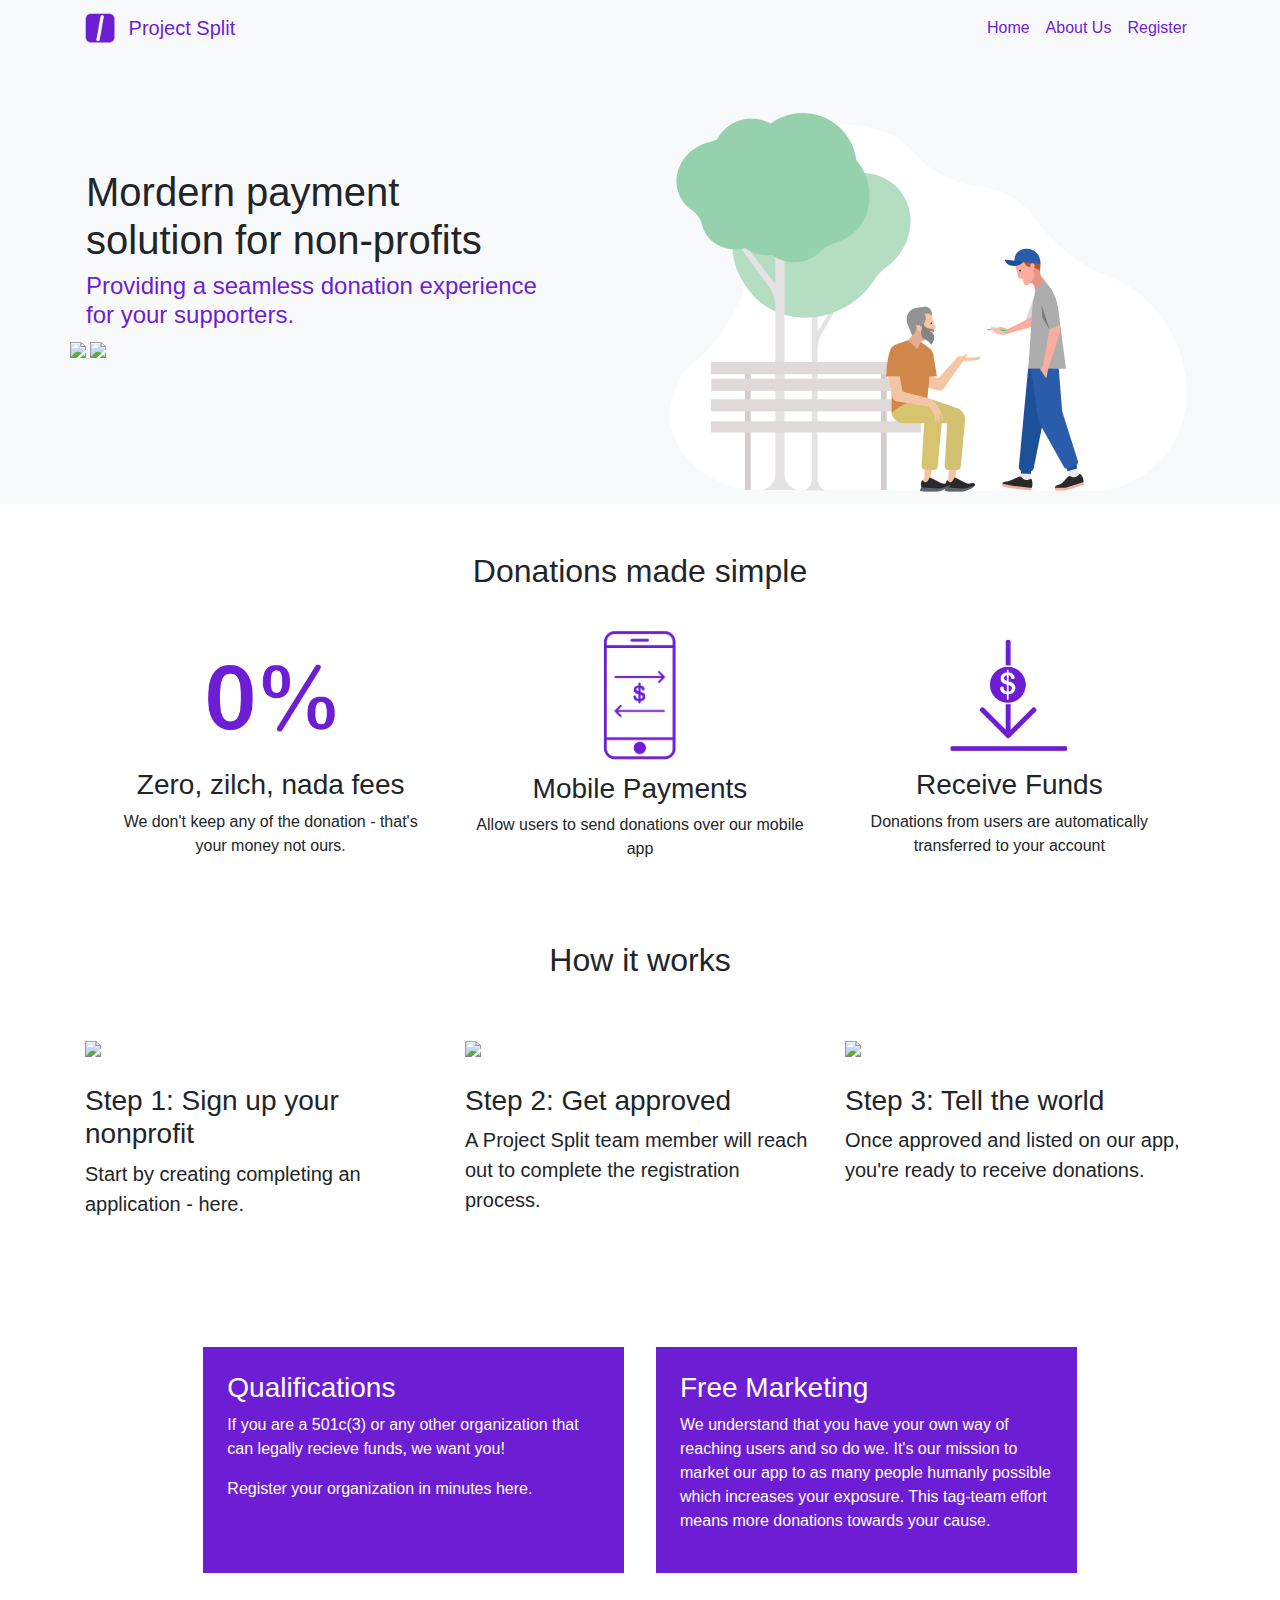
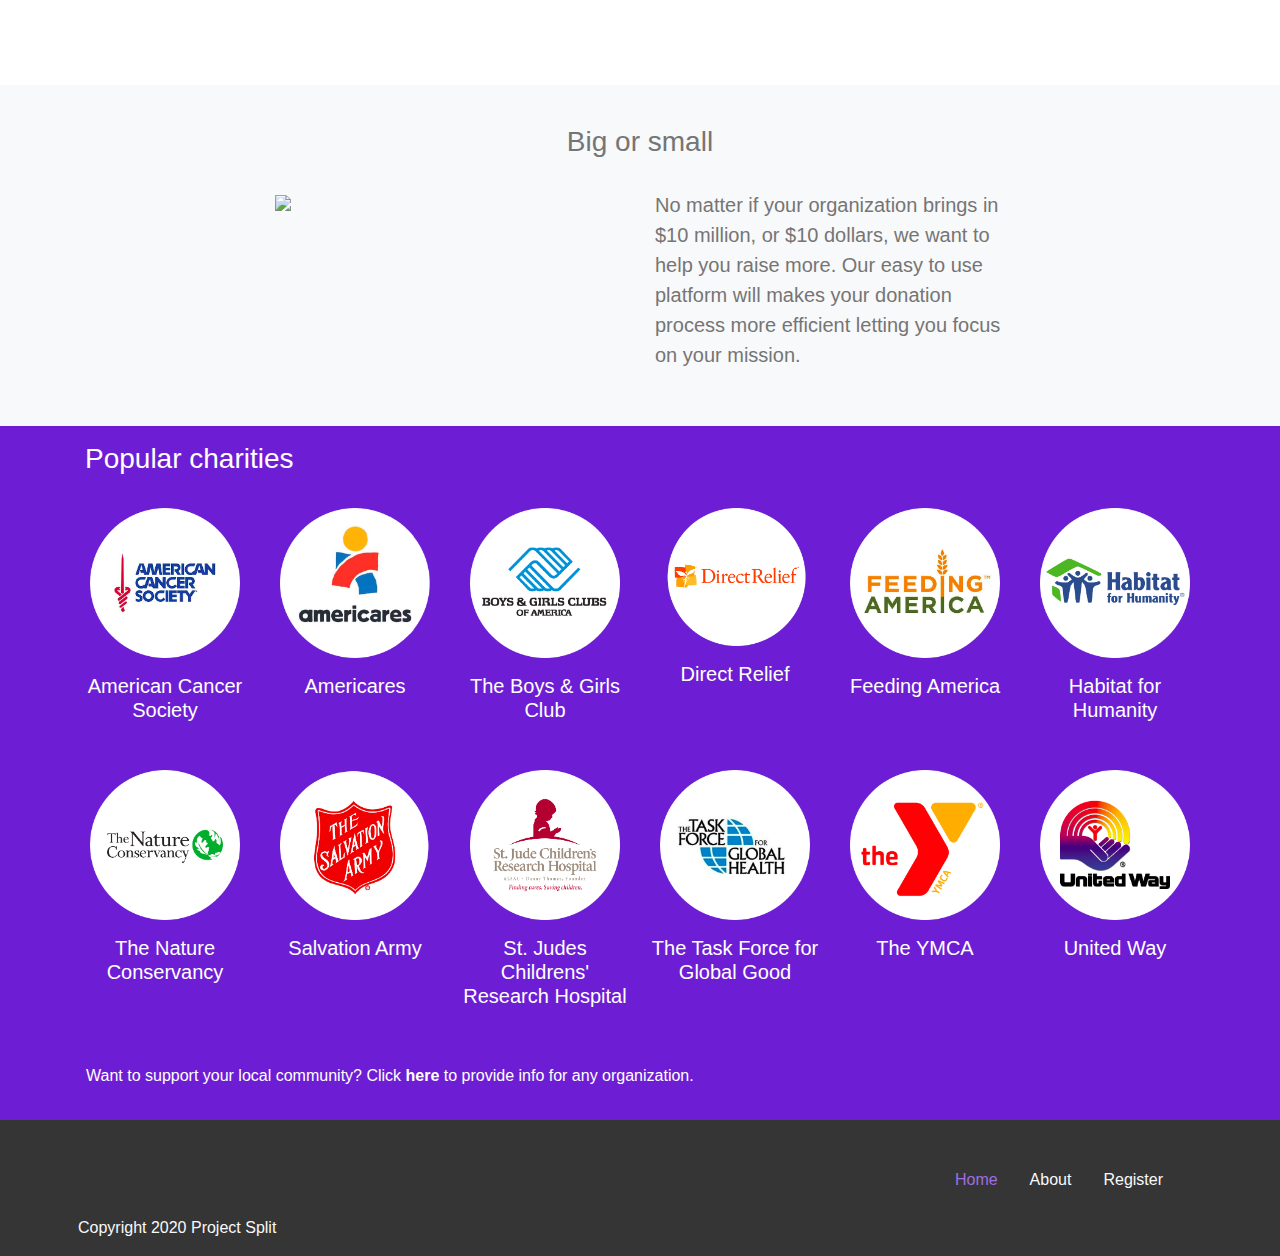
==== commit e28fe161: "simplified site deploy" ====
--- a/index.html
+++ b/index.html
@@ -30,15 +30,15 @@
                 </button>
                 <div class="collapse navbar-collapse justify-content-end" id="navLinks">
                     <ul class="navbar-nav">
-                    <li class="navbar-item">
-                        <a href="about.html" class="nav-link">About Us</a>
-                    </li>
-                    <li class="navbar-item">
-                        <a href="taxfree.html" class="nav-link">Learn More</a>
-                    </li>
-                    <li class="navbar-item">
-                        <a href="login.html" id="loginButton" class="nav-link">Login</a>
-                    </li>
+                        <li class="navbar-item">
+                            <a href="index.html" class="nav-link">Home</a>
+                        </li>
+                        <li class="navbar-item">
+                            <a href="about.html" class="nav-link">About Us</a>
+                        </li>
+                        <li class="navbar-item">
+                            <a href="contact.html" class="nav-link">Register</a>
+                        </li>
                     </ul>
                 </div>
             </div>    
@@ -52,10 +52,10 @@
                 <div class="row">
                     <div class="col-md-6 align-items-center py-5">
                         <div id="helpUsSlider" class="row pt-4">
-                            <div class="col-8 d-flex px-0">
+                            <div class="col-10 d-flex px-0">
                                 <div class="pl-3">
-                                    <h1 id='' class="">Donate now, decide later</h1>
-                                    <h4 id='purp' class="">Easy, tax-efficient donations that can be sent to any charity, at any time.</h4>
+                                    <h1 id='' class="">Mordern payment solution for non-profits</h1>
+                                    <h4 id='purp' class="">Providing a seamless donation experience for your supporters.</h4>
                                 </div>
                             </div>
                         </div>
@@ -75,54 +75,55 @@
     </div>
 
     <section id="tBSection" class="py-5">
-        <h2 id="" class="text-center">All the ways to donate</h2>
+        <h2 id="" class="text-center">Donations made simple</h2>
         <div class="container pb-5 pt-1">
             <div class="row px-3">
                 <div class="col-md-4 text-center p-3">
                     <div id="textBox" class="">
-                        <img src="images/iconOutlineCheck.png" class="img-fluid" width="200" height="150">
-                        <h3>Check</h3>
-                        <p class="px-1">Send us a check and we'll credit your account for the amount!</p>
+                        <img src="images/zero_percent.png" class="img-fluid" width="150" height="auto">
+                        <h3>Zero, zilch, nada fees</h3>
+                        <p class="px-1">We don't keep any of the donation - that's your money not ours.</p>
                     </div>
                 </div>
                 <div class="col-md-4 text-center p-3">
                     <div id="textBox" class="">
-                        <img src="images/ComputerOutline.png" class="img-fluid" width="200" height="150">
-                        <h3>Online</h3>
-                        <p class="px-1">Make a donation online directly on our webiste.</p>
+                        <img src="images/iconOutlinePhone.png" class="img-fluid" width="225" height="150">
+                        <h3>Mobile Payments</h3>
+                        <p class="px-1">Allow users to send donations over our mobile app</p>
                     </div>
                 </div>
                 <div class="col-md-4 text-center p-3">
                     <div id="textBox" class="">
-                        <img src="images/iconOutlinePhone.png" class="img-fluid" width="200" height="150">
-                        <h3>Mobile</h3>
-                        <p class="px-1">Download our app - deposit funds and make contributons in seconds</p>
+                        <img src="images/receive_funds.png" class="img-fluid" width="150" height="auto">
+                        <h3>Receive Funds</h3>
+                        <p class="px-1">Donations from users are automatically transferred to your account</p>
                     </div>
                 </div>
             </div>
         </div>
         <!-- How it works -->
         <div class="container">
+        <h2 id="" class="text-center">How it works</h2>
             <div class="row py-5">
                 <div class="col-md-4">
                     <div class="">
                         <img src="https://images.unsplash.com/photo-1523464862212-d6631d073194?ixlib=rb-1.2.1&ixid=eyJhcHBfaWQiOjEyMDd9&auto=format&fit=crop&w=3300&q=80" class="img-fluid" width="auto" height="auto"> 
-                        <h3 class="pt-4">Step 1: Create an account</h3>
-                        <p class="lead">Lorem ipsum dolor sit amet consectetur adipisicing elit. Consequuntur, ex.</p>
+                        <h3 class="pt-4">Step 1: Sign up your nonprofit</h3>
+                        <p class="lead">Start by creating completing an application - <a>here.</a></p>
                     </div>
                 </div>
                 <div class="col-md-4">
                     <div class="">
                         <img src="https://images.unsplash.com/photo-1532629345422-7515f3d16bb6?ixlib=rb-1.2.1&ixid=eyJhcHBfaWQiOjEyMDd9&auto=format&fit=crop&w=1950&q=80" class="img-fluid" width="auto" height="auto"> 
-                        <h3 class="pt-4">Step 2: Fund your account</h3>
-                        <p class="lead">Lorem ipsum dolor sit amet consectetur adipisicing elit. Consequuntur, ex.</p>
+                        <h3 class="pt-4">Step 2: Get approved</h3>
+                        <p class="lead">A Project Split team member will reach out to complete the registration process.</p>
                     </div>
                 </div>
                 <div class="col-md-4">
                     <div class="">
                         <img src="https://images.unsplash.com/photo-1559027615-cd4628902d4a?ixlib=rb-1.2.1&ixid=eyJhcHBfaWQiOjEyMDd9&auto=format&fit=crop&w=1953&q=80" class="img-fluid" width="auto" height="auto"> 
-                        <h3 class="pt-4">Step 3: Donate as you wish</h3>
-                        <p class="lead">Lorem ipsum dolor sit amet consectetur adipisicing elit. Consequuntur, ex.</p>
+                        <h3 class="pt-4">Step 3: Tell the world</h3>
+                        <p class="lead">Once approved and listed on our app, you're ready to receive donations.</p>
                     </div>
                 </div>
                 <!-- <h2>Step 1: Create your account</h2>
@@ -136,21 +137,24 @@
                 <div class="row d-flex justify-content-center px-3">
                     <div id="purpBox" class="col-md-4 px-2 py-2 m-3">
                         <div class="p-3" id="whiteText">
-                            <h3 id="">Fund your account</h3>
+                            <h3 id="">Qualifications</h3>
                             <p class="">
-                                Once your donation is made, it is automatically credited to your account. The money is held until you decide what charity you want to 
-                                contribute towards. Simply go to our mobile app, or website, and donate to your favorite charities in seconds.
+                                If you are a 501c(3) or any other organization that can legally recieve funds, we want you!
                             </p>
-                            <button type="button" class="btn btn-light">Transfer money</button>
+                            <p class="">
+                                Register your organization in minutes here. 
+                            </p>
+                            <!-- <a href="login.html"><button type="button" class="btn btn-light">Transfer money</button></a> -->
                         </div>
                     </div>
                     <div id="purpBox" class="col-md-4 px-2 py-2 m-3">
                         <div class="p-3" id="whiteText">
-                            <h3 id="">Lower your taxes - save money</h3>
+                            <h3 id="">Free Marketing</h3>
                             <p class="">
-                                Reduce your taxable income with Qualified Charitable Distributions. Each year, the IRS allows you to offset your taxable income with any charitable contribution, by the amount of the contribution.  
+                                We understand that you have your own way of reaching users and so do we. It's our mission to market our app to as many people
+                                humanly possible which increases your exposure. This tag-team effort means more donations towards your cause.
                             </p>
-                            <button type="button" class="btn btn-light">Learn more</button>
+                            <!-- <a href="taxfree.html"><button type="button" class="btn btn-light">Learn more</button></a> -->
                         </div>
                     </div>
                 </div>
@@ -167,8 +171,8 @@
                 </div>
                 <div class="col-md-4">
                     <p class="lead">
-                        Whether you're donating for tax reasons, or just to help fix the world, Project Split simplifies the process. Deciding on a charity can be tough.
-                        We're partnered with the biggest charities in the world, as well as provide the ability to contribute to your local community.
+                        No matter if your organization brings in $10 million, or $10 dollars, we want to help you raise more. Our easy to use platform
+                        will makes your donation process more efficient letting you focus on your mission. 
                     </p>
                 </div>
             </div>
@@ -253,7 +257,7 @@
             </div>
             <!-- Write a check -->
             <div class="row">
-                <p class="p-3">Want to support your local community? Click <strong>here</strong> to provide info for any organization.</p>
+                <p class="p-3">Want to support your local community? Click <strong><a href="contact.html" id="whiteText">here</a></strong> to provide info for any organization.</p>
             </div>
           </div>
       </section>
@@ -268,14 +272,14 @@
                     <li class="nav-item">
                         <a class="nav-link d-flex" href="about.html">About</a>
                     </li>
-                    <li class="nav-item">
+                    <!-- <li class="nav-item">
                         <a class="nav-link d-flex" href="taxfree.html">Learn More</a>
                     </li>
                     <li class="nav-item">
                         <a class="nav-link d-flex" href="login.html">Login</a>
-                    </li>
+                    </li> -->
                     <li class="nav-item">
-                        <a class="nav-link d-flex" href="contact.html">Contact</a>
+                        <a class="nav-link d-flex" href="contact.html">Register</a>
                     </li>
                     <!-- <li class="nav-item">
                         <a class="nav-link d-flex" href="#" data-toggle="modal" data-target="#bookingModal">Modal</a>
@@ -296,5 +300,7 @@
     <script src="https://code.jquery.com/jquery-3.4.1.slim.min.js" integrity="sha384-J6qa4849blE2+poT4WnyKhv5vZF5SrPo0iEjwBvKU7imGFAV0wwj1yYfoRSJoZ+n" crossorigin="anonymous"></script>
     <script src="https://cdn.jsdelivr.net/npm/popper.js@1.16.0/dist/umd/popper.min.js" integrity="sha384-Q6E9RHvbIyZFJoft+2mJbHaEWldlvI9IOYy5n3zV9zzTtmI3UksdQRVvoxMfooAo" crossorigin="anonymous"></script>
     <script src="https://stackpath.bootstrapcdn.com/bootstrap/4.4.1/js/bootstrap.min.js" integrity="sha384-wfSDF2E50Y2D1uUdj0O3uMBJnjuUD4Ih7YwaYd1iqfktj0Uod8GCExl3Og8ifwB6" crossorigin="anonymous"></script>
-  </body>
+    <!-- Userbase link-->
+    <script type="text/javascript" src="https://sdk.userbase.com/1/userbase.js"></script>
+</body>
 </html>